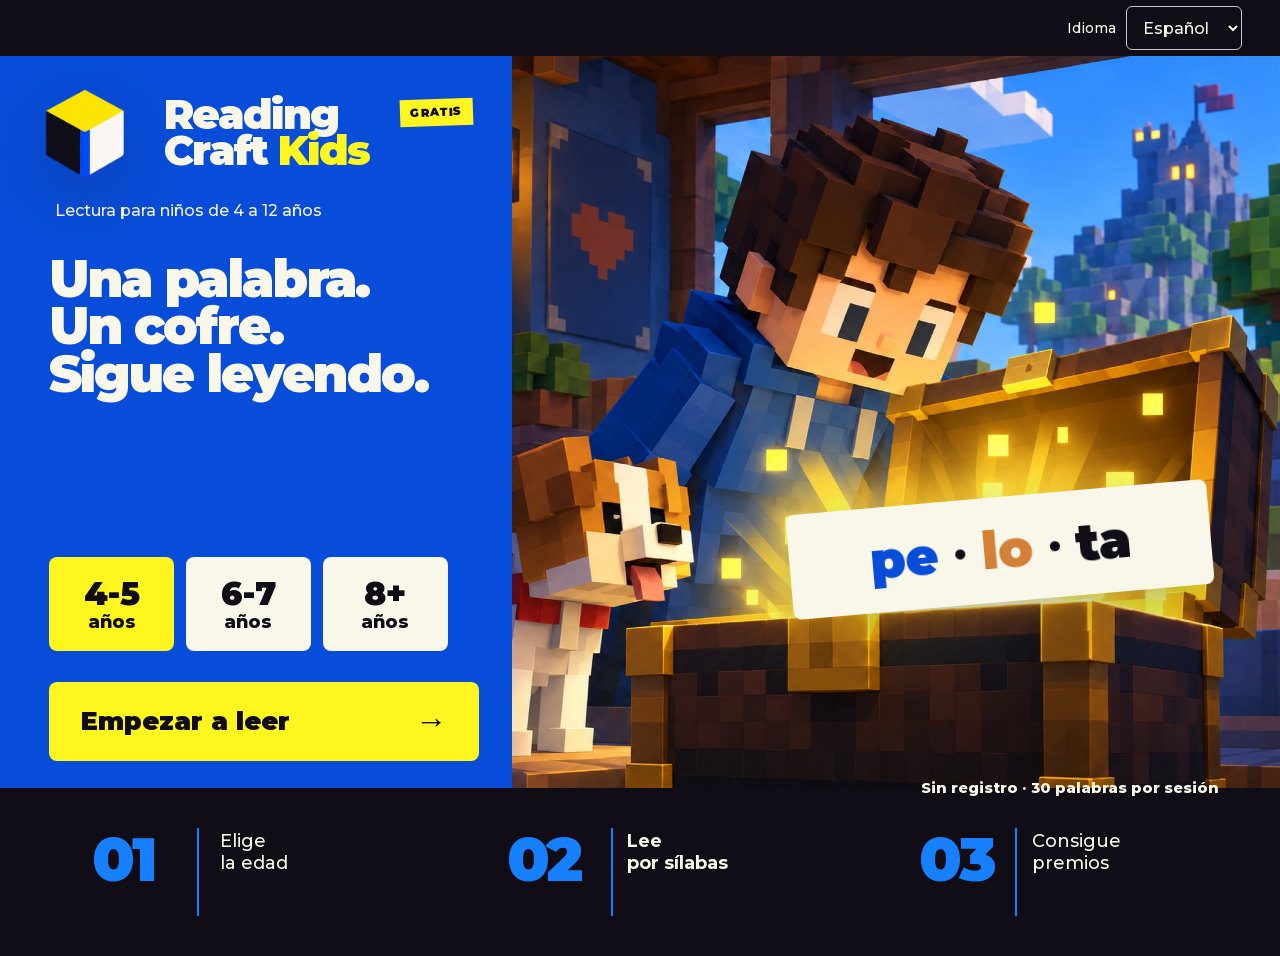
==== es/index.html @ 23c675da "Localize main trainer into English Spanish French and Russian" ====
<!doctype html>
<html lang="es">
<head>
  <meta charset="utf-8">
  <meta name="viewport" content="width=device-width, initial-scale=1">
  <title>Practica la lectura gratis | Reading Craft Kids</title>
  <meta name="description" content="Lectura gratis para niños de 4 a 12 años: palabras por sílabas, tres niveles y premios de Minecraft. Sin registro.">
  <meta name="robots" content="index, follow, max-image-preview:large">
  <meta name="theme-color" content="#084dd9">
  <meta name="application-name" content="Reading Craft Kids">
  <link rel="canonical" href="https://readingcraftkids.com/es/">
  <link rel="alternate" hreflang="en" href="https://readingcraftkids.com/">
  <link rel="alternate" hreflang="es" href="https://readingcraftkids.com/es/">
  <link rel="alternate" hreflang="fr" href="https://readingcraftkids.com/fr/">
  <link rel="alternate" hreflang="ru" href="https://readingcraftkids.com/ru/">
  <link rel="alternate" hreflang="x-default" href="https://readingcraftkids.com/">
  <link rel="icon" href="/assets/reading-craft-mark.png" type="image/png">
  <link rel="apple-touch-icon" href="/assets/reading-craft-mark.png">
  <link rel="manifest" href="/es/site.webmanifest">
  <meta property="og:type" content="website">
  <meta property="og:locale" content="es_ES">
  <meta property="og:site_name" content="Reading Craft Kids">
  <meta property="og:title" content="Lectura gratis para niños | Reading Craft Kids">
  <meta property="og:description" content="Lee palabras, abre cofres y colecciona premios de Minecraft. Lectura gratis de 4 a 12 años, sin registro.">
  <meta property="og:url" content="https://readingcraftkids.com/es/">
  <meta property="og:image" content="https://readingcraftkids.com/assets/plates/voxel-hero-scene.jpg">
  <meta property="og:image:width" content="1536">
  <meta property="og:image:height" content="1536">
  <meta property="og:image:alt" content="Un niño lee una palabra y abre un cofre con un premio">
  <meta name="twitter:card" content="summary_large_image">
  <meta name="twitter:title" content="Lectura gratis para niños | Reading Craft Kids">
  <meta name="twitter:description" content="Lectura gratis: palabras por sílabas, tres niveles y premios. Sin registro.">
  <meta name="twitter:image" content="https://readingcraftkids.com/assets/plates/voxel-hero-scene.jpg">
  <meta name="twitter:image:alt" content="Un niño lee una palabra y abre un cofre con un premio">
  <link rel="preload" as="image" href="/assets/plates/voxel-hero-scene.jpg" fetchpriority="high">
  <script type="application/ld+json">
    {
      "@context": "https://schema.org",
      "@type": "EducationalApplication",
      "name": "Reading Craft Kids",
      "alternateName": "Lee y colecciona",
      "url": "https://readingcraftkids.com/es/",
      "description": "Práctica gratuita de lectura de palabras en español para niños de 4 a 12 años, con sílabas, tres niveles y premios.",
      "applicationCategory": "EducationalApplication",
      "operatingSystem": "Web",
      "inLanguage": "es",
      "isAccessibleForFree": true,
      "offers": {
        "@type": "Offer",
        "price": "0",
        "priceCurrency": "RUB",
        "availability": "https://schema.org/InStock"
      },
      "educationalUse": "Práctica de lectura por sílabas",
      "audience": {
        "@type": "EducationalAudience",
        "educationalRole": "student",
        "suggestedMinAge": 4,
        "suggestedMaxAge": 12
      }
    }
  </script>
  <style>
    :root {
      --bg: #eef5df;
      --ink: #20301e;
      --muted: #53664d;
      --accent: #5c9544;
      --accent-dark: #356c2c;
      --blue: #438bb8;
      --green: #5c9544;
      --panel: #fffdf4;
      --gold: #f1b83b;
      --shadow: 0 22px 50px rgba(53, 83, 44, 0.18);
      font-family: "Trebuchet MS", Verdana, sans-serif;
    }

    * {
      box-sizing: border-box;
    }

    body {
      margin: 0;
      min-height: 100dvh;
      background:
        radial-gradient(circle at 18% 18%, rgba(241, 184, 59, 0.24), transparent 28%),
        radial-gradient(circle at 88% 28%, rgba(67, 139, 184, 0.2), transparent 30%),
        linear-gradient(135deg, #fbfff2 0%, var(--bg) 55%, #e6f3dc 100%);
      color: var(--ink);
    }

    button {
      font: inherit;
    }

    [hidden] {
      display: none !important;
    }

    .page {
      min-height: 100dvh;
      display: grid;
      place-items: center;
      padding: 28px;
    }

    .trainer {
      width: min(1160px, 100%);
      min-height: min(760px, calc(100dvh - 56px));
      display: grid;
      grid-template-rows: auto auto auto auto auto;
      gap: 22px;
      padding: clamp(22px, 3vw, 38px);
      border: 3px solid rgba(36, 26, 18, 0.08);
      border-radius: 18px;
      background: rgba(255, 255, 255, 0.78);
      box-shadow: var(--shadow);
    }

    .top {
      display: flex;
      align-items: center;
      justify-content: space-between;
      gap: 16px;
    }

    .title {
      margin: 0;
      font-size: clamp(30px, 5vw, 58px);
      line-height: 1;
      letter-spacing: 0;
    }

    .counter {
      min-width: 88px;
      padding: 12px 16px;
      border: 2px solid rgba(36, 26, 18, 0.08);
      border-radius: 12px;
      background: #f4edcf;
      color: var(--muted);
      text-align: center;
      font-size: 20px;
      font-weight: 800;
    }

    .top-tools {
      display: grid;
      justify-items: end;
      gap: 9px;
    }

    .level-change {
      padding: 8px 12px;
      border: 2px solid rgba(53, 83, 44, 0.14);
      border-radius: 10px;
      background: rgba(255, 253, 244, 0.92);
      color: var(--muted);
      cursor: pointer;
      font-size: 15px;
      font-weight: 900;
    }

    .level-change:hover {
      background: #f4edcf;
      color: var(--ink);
    }

    .level-change:focus-visible,
    .level-option:focus-visible {
      outline: 5px solid rgba(241, 184, 59, 0.72);
      outline-offset: 4px;
    }

    .stage {
      display: grid;
      place-items: center;
      min-height: 356px;
      text-align: center;
    }

    .level-view {
      width: 100%;
      overflow: hidden;
      border-radius: 16px;
      background: var(--panel);
      box-shadow: inset 0 0 0 2px rgba(36, 26, 18, 0.06);
    }

    .welcome {
      display: grid;
      grid-template-columns: minmax(0, 1.25fr) minmax(250px, 0.75fr);
      align-items: center;
      gap: clamp(28px, 5vw, 68px);
      padding: clamp(30px, 4.6vw, 56px);
      background: linear-gradient(120deg, #fffdf4 0%, #f8f4df 100%);
    }

    .welcome-copy {
      text-align: left;
    }

    .welcome-title {
      max-width: 15ch;
      margin: 0 0 18px;
      font-size: clamp(34px, 4.8vw, 62px);
      font-weight: 900;
      line-height: 0.98;
      letter-spacing: -0.03em;
      text-wrap: balance;
    }

    .welcome-lead {
      max-width: 54ch;
      margin: 0;
      color: var(--muted);
      font-size: clamp(18px, 2.1vw, 23px);
      font-weight: 700;
      line-height: 1.45;
    }

    .welcome-lead strong {
      color: var(--accent-dark);
    }

    .welcome-demo {
      display: grid;
      justify-items: center;
      gap: 14px;
      color: var(--muted);
    }

    .demo-word {
      display: flex;
      gap: 7px;
      color: var(--ink);
      font-size: clamp(24px, 3vw, 34px);
      font-weight: 900;
    }

    .demo-word span:nth-child(1) {
      color: var(--blue);
    }

    .demo-word span:nth-child(2) {
      color: var(--green);
    }

    .demo-word span:nth-child(3) {
      color: #d38136;
    }

    .welcome-chest {
      width: min(184px, 70%);
      height: auto;
      filter: drop-shadow(0 16px 14px rgba(69, 49, 24, 0.2));
      animation: welcome-chest 650ms cubic-bezier(0.16, 1, 0.3, 1) both;
    }

    .welcome-demo p {
      max-width: 27ch;
      margin: 0;
      font-size: 16px;
      font-weight: 800;
      line-height: 1.4;
      text-align: center;
    }

    .level-picker {
      padding: clamp(24px, 3.4vw, 38px) clamp(26px, 4.6vw, 56px) clamp(30px, 4.6vw, 52px);
      border-top: 2px solid rgba(53, 83, 44, 0.08);
      background: #fffdf4;
    }

    .level-heading {
      display: flex;
      align-items: baseline;
      justify-content: space-between;
      gap: 20px;
      margin-bottom: 20px;
      text-align: left;
    }

    .level-heading h3 {
      margin: 0;
      font-size: clamp(23px, 2.8vw, 32px);
      line-height: 1.1;
    }

    .level-heading p {
      max-width: 38ch;
      margin: 0;
      color: var(--muted);
      font-size: 15px;
      font-weight: 800;
      line-height: 1.4;
      text-align: right;
    }

    .level-options {
      display: grid;
      grid-template-columns: repeat(3, minmax(0, 1fr));
      gap: 14px;
    }

    .level-option {
      min-height: 142px;
      display: grid;
      place-items: center;
      align-content: center;
      gap: 8px;
      padding: 20px 14px;
      border: 3px solid rgba(53, 83, 44, 0.13);
      border-radius: 16px;
      background: #f4edcf;
      color: var(--ink);
      cursor: pointer;
      transition: transform 160ms ease, border-color 160ms ease, box-shadow 160ms ease;
    }

    .level-option:hover {
      transform: translateY(-4px);
      border-color: var(--accent);
      box-shadow: 0 12px 24px rgba(53, 83, 44, 0.14);
    }

    .level-option:active {
      transform: translateY(-1px) scale(0.99);
    }

    .level-age {
      font-size: clamp(26px, 3.4vw, 38px);
      font-weight: 900;
      line-height: 1;
    }

    .level-detail {
      color: var(--muted);
      font-size: 16px;
      font-weight: 800;
    }

    .word-card {
      width: 100%;
      padding: clamp(38px, 5vw, 64px) clamp(24px, 5vw, 64px);
      border-radius: 16px;
      background: var(--panel);
      box-shadow: inset 0 0 0 2px rgba(36, 26, 18, 0.06);
    }

    .hint {
      margin: 0 0 24px;
      color: var(--muted);
      font-size: clamp(19px, 2.8vw, 28px);
      font-weight: 800;
    }

    .syllables {
      display: flex;
      flex-wrap: wrap;
      align-items: center;
      justify-content: center;
      gap: clamp(8px, 1.4vw, 16px);
      min-height: 122px;
      color: var(--ink);
      font-size: clamp(54px, 6.6vw, 96px);
      font-weight: 900;
      line-height: 1;
    }

    .syllable {
      display: inline-grid;
      place-items: center;
      min-width: 1.25em;
      padding: 0.08em 0.14em 0.13em;
      border-radius: 14px;
      background: #f4edcf;
      box-shadow: inset 0 -7px 0 rgba(92, 149, 68, 0.2);
    }

    .syllables.is-four {
      font-size: clamp(44px, 5.2vw, 74px);
      gap: clamp(5px, 1vw, 10px);
    }

    .syllables.is-long {
      font-size: clamp(32px, 4.2vw, 60px);
      gap: clamp(4px, 0.7vw, 8px);
    }

    .dash {
      color: var(--accent);
      transform: translateY(-0.05em);
    }

    .gift-view {
      display: none;
      width: 100%;
      animation: pop 420ms cubic-bezier(.16, 1, .3, 1);
    }

    .gift-view.is-visible {
      display: block;
    }

    .gift-reveal {
      display: grid;
      grid-template-columns: minmax(220px, 0.86fr) minmax(280px, 1fr);
      align-items: center;
      gap: clamp(24px, 4vw, 54px);
      width: min(780px, 100%);
      margin: 0 auto 24px;
    }

    .gift-box {
      width: 100%;
      height: auto;
      display: block;
      filter: drop-shadow(0 20px 30px rgba(65, 97, 130, 0.18));
    }

    .reward-card {
      min-height: 310px;
      display: grid;
      place-items: center;
      align-content: center;
      gap: 10px;
      padding: 24px;
      border: 3px solid rgba(255, 122, 61, 0.2);
      border-radius: 16px;
      background: #f4edcf;
      box-shadow: 0 18px 36px rgba(53, 83, 44, 0.16);
    }

    .reward-label {
      margin: 0;
      color: var(--muted);
      font-size: clamp(18px, 2vw, 24px);
      font-weight: 800;
    }

    .reward-emoji {
      display: block;
      font-size: clamp(108px, 12vw, 160px);
      line-height: 1;
      filter: drop-shadow(0 12px 16px rgba(129, 83, 35, 0.16));
      animation: reward-pop 560ms cubic-bezier(.16, 1, .3, 1) 80ms both;
    }

    .reward-name {
      margin: 0;
      color: var(--ink);
      font-size: clamp(28px, 4vw, 46px);
      font-weight: 900;
      line-height: 1;
    }

    .gift-title {
      margin: 0;
      font-size: clamp(38px, 8vw, 76px);
      line-height: 1;
    }

    .gift-text {
      margin: 14px 0 0;
      color: var(--muted);
      font-size: clamp(20px, 3vw, 28px);
      font-weight: 800;
    }

    .actions {
      display: flex;
      justify-content: center;
      gap: 14px;
      flex-wrap: wrap;
    }

    .primary,
    .secondary {
      min-height: 66px;
      padding: 0 28px;
      border: 0;
      border-radius: 14px;
      cursor: pointer;
      font-size: clamp(22px, 3.2vw, 32px);
      font-weight: 900;
      transition: transform 160ms ease, box-shadow 160ms ease, background 160ms ease;
    }

    .primary {
      background: var(--accent);
      color: #fff;
      box-shadow: 0 10px 0 var(--accent-dark), 0 18px 28px rgba(53, 108, 44, 0.22);
    }

    .secondary {
      display: inline-flex;
      align-items: center;
      justify-content: center;
      background: var(--blue);
      color: #fff;
      box-shadow: 0 10px 0 #2d6488, 0 18px 28px rgba(45, 100, 136, 0.2);
    }

    .secondary.is-visible {
      display: inline-block;
    }

    .primary:hover,
    .secondary:hover {
      transform: translateY(-2px);
    }

    .primary:active,
    .secondary:active {
      transform: translateY(5px);
      box-shadow: 0 5px 0 var(--accent-dark), 0 10px 18px rgba(53, 108, 44, 0.18);
    }

    .secondary:active {
      box-shadow: 0 5px 0 #2d6488, 0 10px 18px rgba(45, 100, 136, 0.18);
    }

    .primary:focus-visible,
    .secondary:focus-visible {
      outline: 5px solid rgba(241, 184, 59, 0.72);
      outline-offset: 5px;
    }

    .progress {
      height: 14px;
      overflow: hidden;
      border-radius: 999px;
      background: rgba(36, 26, 18, 0.08);
    }

    .progress-bar {
      width: 100%;
      height: 100%;
      border-radius: inherit;
      background: var(--green);
      transform: scaleX(0);
      transform-origin: left center;
      transition: transform 340ms ease;
    }

    @keyframes pop {
      from {
        opacity: 0;
        transform: scale(0.82) translateY(20px);
      }
      to {
        opacity: 1;
        transform: scale(1) translateY(0);
      }
    }

    @keyframes reward-pop {
      from {
        opacity: 0;
        transform: translateX(-26px) scale(0.58) rotate(-8deg);
      }
      to {
        opacity: 1;
        transform: translateX(0) scale(1) rotate(0);
      }
    }

    .screen {
      width: 100%;
    }

    .screen-title {
      margin: 0;
      font-size: clamp(32px, 5vw, 54px);
      line-height: 1.05;
    }

    .screen-text {
      margin: 12px auto 0;
      max-width: 42ch;
      color: var(--muted);
      font-size: clamp(19px, 2.4vw, 25px);
      font-weight: 800;
      line-height: 1.35;
    }

    .chest-view {
      animation: pop 300ms cubic-bezier(.16, 1, .3, 1);
    }

    .chest-button {
      display: inline-grid;
      justify-items: center;
      gap: 2px;
      margin-top: 10px;
      padding: 4px 22px 12px;
      border: 0;
      border-radius: 16px;
      background: transparent;
      color: var(--ink);
      cursor: pointer;
      font-size: 22px;
      font-weight: 900;
      transition: transform 180ms cubic-bezier(.16, 1, .3, 1), background 180ms ease;
    }

    .chest-button:hover {
      transform: translateY(-4px) scale(1.02);
      background: rgba(92, 149, 68, 0.08);
    }

    .chest-button:active {
      transform: translateY(2px) scale(0.97);
    }

    .chest-button:focus-visible {
      outline: 5px solid rgba(241, 184, 59, 0.72);
      outline-offset: 4px;
    }

    .chest-image {
      width: min(290px, 46vw);
      height: auto;
      display: block;
      filter: drop-shadow(0 20px 24px rgba(53, 83, 44, 0.2));
      animation: chest-arrive 380ms cubic-bezier(.16, 1, .3, 1) both;
    }

    .reward-view {
      animation: pop 300ms cubic-bezier(.16, 1, .3, 1);
    }

    .reward-view .reward-card {
      width: min(520px, 100%);
      min-height: 318px;
      margin: 0 auto;
      padding: 22px 28px 26px;
      border-color: rgba(92, 149, 68, 0.26);
    }

    .sprite {
      display: block;
      flex: 0 0 auto;
      background-color: #eee8d7;
      background-repeat: no-repeat;
      background-size: 400% 400%;
    }

    .reward-sprite {
      width: 210px;
      height: 210px;
      border-radius: 16px;
      box-shadow: 0 14px 28px rgba(53, 83, 44, 0.16);
      animation: reward-pop 480ms cubic-bezier(.16, 1, .3, 1) both;
    }

    .reward-view .reward-name {
      margin-top: 14px;
      font-size: clamp(30px, 4vw, 46px);
    }

    .reward-view .gift-text {
      max-width: 38ch;
      margin-left: auto;
      margin-right: auto;
    }

    .collection-shelf {
      padding: 16px 18px;
      border: 2px solid rgba(53, 83, 44, 0.1);
      border-radius: 16px;
      background: rgba(244, 237, 207, 0.58);
    }

    .collection-head {
      display: flex;
      align-items: baseline;
      justify-content: space-between;
      gap: 16px;
      margin-bottom: 12px;
    }

    .collection-title {
      margin: 0;
      font-size: 22px;
      line-height: 1;
    }

    .collection-count {
      color: var(--muted);
      font-size: 18px;
      font-weight: 900;
    }

    .collection-list,
    .full-collection {
      margin: 0;
      padding: 0;
      list-style: none;
    }

    .collection-list {
      min-height: 50px;
      display: flex;
      flex-wrap: wrap;
      align-items: center;
      gap: 7px;
    }

    .collection-empty {
      color: var(--muted);
      font-size: 17px;
      font-weight: 700;
    }

    .loot-thumb {
      width: 48px;
      height: 48px;
      overflow: hidden;
      border: 2px solid rgba(53, 83, 44, 0.16);
      border-radius: 10px;
      background: #eee8d7;
    }

    .loot-thumb.is-new {
      animation: loot-added 320ms cubic-bezier(.16, 1, .3, 1) both;
    }

    .loot-thumb .sprite {
      width: 100%;
      height: 100%;
    }

    .collection-view {
      padding: 12px 0 4px;
    }

    .full-collection {
      display: grid;
      grid-template-columns: repeat(6, minmax(0, 1fr));
      gap: 12px;
      margin-top: 24px;
      text-align: center;
    }

    .collection-card {
      min-width: 0;
      padding: 10px 8px 12px;
      border-radius: 14px;
      background: #f4edcf;
      box-shadow: inset 0 0 0 2px rgba(53, 83, 44, 0.1);
    }

    .collection-card .sprite {
      width: min(112px, 100%);
      aspect-ratio: 1;
      margin: 0 auto 8px;
      border-radius: 10px;
    }

    .collection-card-name {
      margin: 0;
      overflow-wrap: anywhere;
      font-size: 14px;
      font-weight: 900;
      line-height: 1.15;
    }

    .sr-only {
      position: absolute;
      width: 1px;
      height: 1px;
      padding: 0;
      margin: -1px;
      overflow: hidden;
      clip: rect(0, 0, 0, 0);
      white-space: nowrap;
      border: 0;
    }

    @keyframes chest-arrive {
      from {
        opacity: 0;
        transform: translateY(18px) scale(0.88);
      }
      to {
        opacity: 1;
        transform: translateY(0) scale(1);
      }
    }

    @keyframes loot-added {
      from {
        opacity: 0;
        transform: translateY(-14px) scale(0.5);
      }
      to {
        opacity: 1;
        transform: translateY(0) scale(1);
      }
    }

    @keyframes welcome-chest {
      from {
        transform: translateY(12px) scale(0.96);
        filter: blur(2px) drop-shadow(0 8px 8px rgba(69, 49, 24, 0.12));
      }
      to {
        transform: translateY(0) scale(1);
        filter: blur(0) drop-shadow(0 16px 14px rgba(69, 49, 24, 0.2));
      }
    }

    @media (prefers-reduced-motion: reduce) {
      .gift-view,
      .reward-emoji,
      .chest-view,
      .reward-view,
      .welcome-chest,
      .chest-image,
      .reward-sprite,
      .loot-thumb.is-new {
        animation: none;
      }

      .primary,
      .secondary,
      .chest-button,
      .progress-bar {
        transition: none;
      }
    }

    @media (max-width: 900px) {
      .full-collection {
        grid-template-columns: repeat(4, minmax(0, 1fr));
      }
    }

    @media (max-width: 620px) {
      .page {
        padding: 14px;
      }

      .trainer {
        min-height: calc(100dvh - 28px);
        gap: 16px;
        border-radius: 16px;
      }

      .top {
        align-items: flex-start;
      }

      .title {
        max-width: 7ch;
      }

      .welcome {
        grid-template-columns: 1fr;
        gap: 24px;
      }

      .welcome-copy {
        text-align: center;
      }

      .welcome-title,
      .welcome-lead {
        margin-right: auto;
        margin-left: auto;
      }

      .welcome-title {
        font-size: clamp(34px, 10vw, 48px);
      }

      .welcome-chest {
        width: min(142px, 46vw);
      }

      .welcome-demo p {
        font-size: 15px;
      }

      .level-heading {
        display: block;
        text-align: center;
      }

      .level-heading p {
        margin: 8px auto 0;
        text-align: center;
      }

      .level-change {
        max-width: 120px;
        font-size: 13px;
      }

      .level-options {
        grid-template-columns: 1fr;
        gap: 10px;
      }

      .level-option {
        min-height: 96px;
        grid-template-columns: 1fr 1fr;
        gap: 12px;
        padding: 15px 18px;
        text-align: left;
      }

      .counter {
        min-width: 72px;
        padding: 10px 12px;
        font-size: 18px;
      }

      .word-card {
        padding-top: 46px;
        padding-bottom: 46px;
      }

      .syllables {
        font-size: clamp(38px, 10.5vw, 58px);
      }

      .syllables.is-four {
        font-size: clamp(31px, 8.6vw, 46px);
      }

      .stage {
        min-height: 330px;
      }

      .screen-title {
        font-size: clamp(29px, 9vw, 40px);
      }

      .chest-image {
        width: min(230px, 68vw);
      }

      .reward-view .reward-card {
        min-height: 284px;
        padding: 18px;
      }

      .reward-sprite {
        width: 165px;
        height: 165px;
      }

      .gift-reveal {
        grid-template-columns: minmax(110px, 0.8fr) minmax(150px, 1fr);
        gap: 12px;
      }

      .reward-card {
        min-height: 190px;
        padding: 18px 12px;
      }

      .reward-emoji {
        font-size: clamp(74px, 22vw, 116px);
      }

      .reward-name {
        font-size: clamp(24px, 8vw, 38px);
      }

      .collection-shelf {
        padding: 14px;
      }

      .collection-title {
        font-size: 19px;
      }

      .collection-count {
        font-size: 16px;
      }

      .loot-thumb {
        width: 40px;
        height: 40px;
      }

      .full-collection {
        grid-template-columns: repeat(2, minmax(0, 1fr));
        gap: 9px;
      }

      .primary,
      .secondary {
        width: 100%;
      }
    }
  </style>
  <link rel="stylesheet" href="/styles.css">
  <link rel="stylesheet" href="/localization.css">
</head>
<body>
  <nav class="language-bar" aria-label="Idioma">
    <label for="languageSelect">Idioma</label>
    <select id="languageSelect"><option value="/" lang="en">English</option><option value="/es/" lang="es" selected>Español</option><option value="/fr/" lang="fr">Français</option><option value="/ru/" lang="ru">Русский</option></select>
    <noscript><a href="/" lang="en">English</a> · <a href="/es/" lang="es">Español</a> · <a href="/fr/" lang="fr">Français</a> · <a href="/ru/" lang="ru">Русский</a></noscript>
  </nav>
  <main class="page">
    <section class="trainer" aria-label="Práctica de lectura por sílabas">
      <div class="top">
        <div class="brand-lockup" aria-label="Reading Craft Kids">
          <img class="brand-mark" src="/assets/reading-craft-mark.png" alt="">
          <span class="title">Reading<br>Craft <strong>Kids</strong></span>
          <span class="free-badge">Gratis</span>
        </div>
        <div class="top-tools">
          <div class="counter" id="counter" aria-live="polite" hidden><span id="score">0</span>/<span id="total">30</span></div>
          <button class="level-change" id="changeLevelButton" type="button" hidden>Cambiar edad</button>
        </div>
      </div>

      <div class="stage">
        <section class="screen level-view" id="levelView" aria-labelledby="levelTitle">
          <div class="welcome">
            <div class="welcome-copy">
              <p class="welcome-lead">Lectura para niños de 4 a 12 años</p>
              <h1 class="welcome-title" id="levelTitle">Una palabra.<br>Un cofre.<br>Sigue leyendo.</h1>
              <div class="level-picker">
                <noscript><p>Activa JavaScript para empezar una sesión de lectura.</p></noscript>
                <h2 class="sr-only">Elige la edad de tu hijo</h2>
                <div class="level-options" aria-label="Nivel de dificultad">
                  <button class="level-option" type="button" data-level="easy" aria-pressed="true">
                    <span class="level-age">4-5</span>
                    <span class="level-detail">años</span>
                  </button>
                  <button class="level-option" type="button" data-level="medium" aria-pressed="false">
                    <span class="level-age">6-7</span>
                    <span class="level-detail">años</span>
                  </button>
                  <button class="level-option" type="button" data-level="hard" aria-pressed="false">
                    <span class="level-age">8+</span>
                    <span class="level-detail">años</span>
                  </button>
                </div>
                <button class="start-game" id="startButton" type="button" disabled>Empezar a leer <span aria-hidden="true">→</span></button>
              </div>
            </div>
            <div class="welcome-demo" aria-label="Cómo se juega">
              <img class="welcome-scene" src="/assets/plates/voxel-hero-scene.jpg" alt="Un niño abre un cofre brillante con un premio" fetchpriority="high" decoding="async">
              <div class="demo-word" aria-label="Pelota, dividida en sílabas"><span>pe</span><i aria-hidden="true">•</i><span>lo</span><i aria-hidden="true">•</i><span>ta</span></div>
              <p>Sin registro · 30 palabras por sesión</p>
            </div>
          </div>
          <div class="steps-strip" aria-label="Cómo funciona una sesión">
            <div class="journey-step"><strong>01</strong><span>Elige<br>la edad</span></div>
            <div class="journey-step"><strong>02</strong><span>Lee<br>por sílabas</span></div>
            <div class="journey-step"><strong>03</strong><span>Consigue<br>premios</span></div>
          </div>
        </section>

        <section class="screen word-card" id="wordView" aria-labelledby="wordHint" hidden>
          <p class="hint" id="wordHint">Lee la palabra por sílabas</p>
          <div class="syllables" id="syllables" aria-live="polite"></div>
        </section>

        <section class="screen chest-view" id="chestView" aria-labelledby="chestTitle" hidden>
          <h2 class="screen-title" id="chestTitle">¡Has ganado un cofre!</h2>
          <p class="screen-text">Toca el cofre para descubrir tu premio</p>
          <button class="chest-button" id="chestButton" type="button" aria-label="Abrir el cofre con el premio">
            <img class="chest-image" src="/assets/minecraft-chest.png" alt="" aria-hidden="true" loading="lazy" decoding="async">
            <span>Abrir cofre</span>
          </button>
        </section>

        <section class="screen reward-view" id="rewardView" aria-labelledby="rewardName" hidden>
          <div class="reward-card">
            <p class="reward-label">Nuevo hallazgo</p>
            <span class="sprite reward-sprite" id="rewardSprite" aria-hidden="true"></span>
            <h2 class="reward-name" id="rewardName"></h2>
            <p class="gift-text" id="rewardText"></p>
          </div>
        </section>

        <section class="screen collection-view" id="collectionView" aria-labelledby="finalTitle" hidden>
          <h2 class="screen-title" id="finalTitle" tabindex="-1">¡Has conseguido todos los premios!</h2>
          <p class="screen-text" id="finalSummary"></p>
          <ul class="full-collection" id="fullCollection"></ul>
        </section>
      </div>

      <div class="actions">
        <button class="primary" id="readButton" type="button" hidden>Ya lo leí</button>
        <button class="secondary" id="nextButton" type="button" hidden>Siguiente palabra</button>
        <button class="secondary" id="restartButton" type="button" hidden>Volver a empezar</button>
      </div>

      <section class="collection-shelf" id="collectionShelf" aria-labelledby="collectionTitle" hidden>
        <div class="collection-head">
          <h2 class="collection-title" id="collectionTitle">Mis premios de Minecraft</h2>
          <output class="collection-count" id="collectionCount" aria-live="polite">0 de 30</output>
        </div>
        <ul class="collection-list" id="collectionList">
          <li class="collection-empty">Abre tu primer cofre para empezar tu colección</li>
        </ul>
      </section>

      <div class="progress" id="progressTrack" aria-hidden="true" hidden>
        <div class="progress-bar" id="progressBar"></div>
      </div>

      <p class="sr-only" id="announcer" aria-live="polite" aria-atomic="true"></p>
    </section>
  </main>

  <script>
    const METRIKA_ID = 112668334;

    function loadMetrika() {
      if (window.ym) return;

      (function (m, e, t, r, i, k, a) {
        m[i] = m[i] || function () { (m[i].a = m[i].a || []).push(arguments); };
        m[i].l = 1 * new Date();
        for (let index = 0; index < document.scripts.length; index += 1) {
          if (document.scripts[index].src === r) return;
        }
        k = e.createElement(t);
        a = e.getElementsByTagName(t)[0];
        k.async = true;
        k.src = r;
        a.parentNode.insertBefore(k, a);
      })(window, document, "script", `https://mc.yandex.ru/metrika/tag.js?id=${METRIKA_ID}`, "ym");

      window.ym(METRIKA_ID, "init", {
        clickmap: true,
        trackLinks: true,
        accurateTrackBounce: true
      });
    }

    loadMetrika();

    const SESSION_WORD_COUNT = 30;

    const difficulties = Object.freeze({"easy":{"label":"4–5 años"},"medium":{"label":"6–7 años"},"hard":{"label":"8+ años"}});

    const wordBanks = Object.freeze({"easy":[["ca","sa"],["me","sa"],["so","pa"],["ma","no"],["lu","na"],["cu","na"],["ga","to"],["pa","to"],["lo","bo"],["fo","ca"],["va","ca"],["mo","no"],["ra","na"],["ra","ta"],["pe","ro"],["pe","ra"],["pi","no"],["pe","lo"],["te","la"],["ta","za"],["bo","ta"],["bo","ca"],["be","so"],["da","do"],["de","do"],["la","na"],["lo","ma"],["li","ma"],["ma","pa"],["pi","pa"]],"medium":[["pe","lo","ta"],["ma","le","ta"],["ca","mi","no"],["ca","mi","sa"],["co","mi","da"],["mo","ne","da"],["to","ma","te"],["pa","lo","ma"],["ba","na","na"],["za","pa","to"],["a","mi","go"],["a","be","ja"],["o","ve","ja"],["es","cue","la"],["es","tre","lla"],["tor","tu","ga"],["ca","ba","llo"],["ven","ta","na"],["man","za","na"],["cu","cha","ra"],["te","ne","dor"],["ca","ra","col"],["co","ne","jo"],["ga","lli","na"],["ce","re","za"],["na","ran","ja"],["plá","ta","no"],["pá","ja","ro"],["mú","si","ca"],["sá","ba","do"]],"hard":[["ma","ri","po","sa"],["bi","ci","cle","ta"],["e","le","fan","te"],["co","co","dri","lo"],["di","no","sau","rio"],["cho","co","la","te"],["ca","ra","me","lo"],["ca","mi","se","ta"],["za","pa","ti","lla"],["te","lé","fo","no"],["he","li","cóp","te","ro"],["ri","no","ce","ron","te"],["hi","po","pó","ta","mo"],["bi","blio","te","ca"],["a","ven","tu","ra"],["u","ni","ver","so"],["pri","ma","ve","ra"],["na","tu","ra","le","za"],["se","má","fo","ro"],["bo","lí","gra","fo"],["ca","len","da","rio"],["or","de","na","dor"],["com","pu","ta","do","ra"],["as","tro","nau","ta"],["te","les","co","pio"],["la","bo","ra","to","rio"],["i","ma","gi","na","ción"],["fo","to","gra","fí","a"],["a","be","ce","da","rio"],["va","ca","cio","nes"]]});

    const rewards = [{"atlas":"items1","sprite":10,"name":"Galleta","text":"¡Nuevo premio en tu colección!"},{"atlas":"items1","sprite":5,"name":"Redstone","text":"¡Nuevo premio en tu colección!"},{"atlas":"characters","sprite":8,"name":"Abeja","text":"¡Nuevo premio en tu colección!"},{"atlas":"items1","sprite":4,"name":"Lapislázuli","text":"¡Nuevo premio en tu colección!"},{"atlas":"items1","sprite":14,"name":"Brújula","text":"¡Nuevo premio en tu colección!"},{"atlas":"characters","sprite":0,"name":"Steve","text":"¡Nuevo premio en tu colección!"},{"atlas":"items1","sprite":2,"name":"Lingote de oro","text":"¡Nuevo premio en tu colección!"},{"atlas":"items1","sprite":1,"name":"Esmeralda","text":"¡Nuevo premio en tu colección!"},{"atlas":"characters","sprite":9,"name":"Lobo","text":"¡Nuevo premio en tu colección!"},{"atlas":"items1","sprite":3,"name":"Fragmento de amatista","text":"¡Nuevo premio en tu colección!"},{"atlas":"items1","sprite":7,"name":"Libro encantado","text":"¡Nuevo premio en tu colección!"},{"atlas":"characters","sprite":1,"name":"Alex","text":"¡Nuevo premio en tu colección!"},{"atlas":"items1","sprite":6,"name":"Perla de ender","text":"¡Nuevo premio en tu colección!"},{"atlas":"items1","sprite":11,"name":"Frasco de miel","text":"¡Nuevo premio en tu colección!"},{"atlas":"characters","sprite":4,"name":"Aldeano","text":"¡Nuevo premio en tu colección!"},{"atlas":"items1","sprite":8,"name":"Manzana dorada","text":"¡Nuevo premio en tu colección!"},{"atlas":"items1","sprite":9,"name":"Tarta","text":"¡Nuevo premio en tu colección!"},{"atlas":"characters","sprite":2,"name":"Creeper","text":"¡Nuevo premio en tu colección!"},{"atlas":"items2","sprite":0,"name":"Lingote de hierro","text":"¡Nuevo premio en tu colección!"},{"atlas":"items2","sprite":2,"name":"Casco de diamante","text":"¡Nuevo premio en tu colección!"},{"atlas":"characters","sprite":11,"name":"Zorro","text":"¡Nuevo premio en tu colección!"},{"atlas":"items2","sprite":3,"name":"Peto de diamante","text":"¡Nuevo premio en tu colección!"},{"atlas":"items1","sprite":15,"name":"Pico de diamante","text":"¡Nuevo premio en tu colección!"},{"atlas":"characters","sprite":3,"name":"Enderman","text":"¡Nuevo premio en tu colección!"},{"atlas":"items2","sprite":1,"name":"Lingote de netherita","text":"¡Nuevo premio en tu colección!"},{"atlas":"items1","sprite":0,"name":"Diamante","text":"¡Nuevo premio en tu colección!"},{"atlas":"characters","sprite":10,"name":"Ajolote","text":"¡Nuevo premio en tu colección!"},{"atlas":"characters","sprite":5,"name":"Gólem de hierro","text":"¡Nuevo premio en tu colección!"},{"atlas":"items1","sprite":13,"name":"Élitros","text":"¡Nuevo premio en tu colección!"},{"atlas":"items1","sprite":12,"name":"Tótem de inmortalidad","text":"¡Nuevo premio en tu colección!"}];

    let cards = [];
    let pendingDifficulty = "easy";

    const atlasFiles = {
      items1: "/assets/minecraft-prizes-atlas.png",
      items2: "/assets/minecraft-prizes-atlas-2.png",
      characters: "/assets/minecraft-characters-atlas.png"
    };

    const Screen = Object.freeze({
      LEVEL: "level",
      WORD: "word",
      CHEST: "chest",
      REWARD: "reward",
      COLLECTION: "collection"
    });

    const syllables = document.querySelector("#syllables");
    const trainer = document.querySelector(".trainer");
    const levelView = document.querySelector("#levelView");
    const levelButtons = [...document.querySelectorAll("[data-level]")];
    const startButton = document.querySelector("#startButton");
    const wordView = document.querySelector("#wordView");
    const chestView = document.querySelector("#chestView");
    const rewardView = document.querySelector("#rewardView");
    const collectionView = document.querySelector("#collectionView");
    const chestButton = document.querySelector("#chestButton");
    const readButton = document.querySelector("#readButton");
    const nextButton = document.querySelector("#nextButton");
    const restartButton = document.querySelector("#restartButton");
    const changeLevelButton = document.querySelector("#changeLevelButton");
    const counter = document.querySelector("#counter");
    const score = document.querySelector("#score");
    const total = document.querySelector("#total");
    const progressBar = document.querySelector("#progressBar");
    const rewardSprite = document.querySelector("#rewardSprite");
    const rewardName = document.querySelector("#rewardName");
    const rewardText = document.querySelector("#rewardText");
    const collectionShelf = document.querySelector("#collectionShelf");
    const progressTrack = document.querySelector("#progressTrack");
    const collectionCount = document.querySelector("#collectionCount");
    const collectionList = document.querySelector("#collectionList");
    const fullCollection = document.querySelector("#fullCollection");
    const finalTitle = document.querySelector("#finalTitle");
    const finalSummary = document.querySelector("#finalSummary");
    const announcer = document.querySelector("#announcer");

    let state = {
      screen: Screen.LEVEL,
      currentIndex: 0,
      collected: [],
      difficulty: null
    };

    function shuffle(items) {
      const result = [...items];

      for (let index = result.length - 1; index > 0; index -= 1) {
        const randomIndex = Math.floor(Math.random() * (index + 1));
        [result[index], result[randomIndex]] = [result[randomIndex], result[index]];
      }

      return result;
    }

    function buildCards(difficulty) {
      const words = shuffle(wordBanks[difficulty]).slice(0, SESSION_WORD_COUNT);
      const shuffledRewards = shuffle(rewards);
      return words.map((parts, index) => ({ parts, reward: shuffledRewards[index] }));
    }

    function spritePosition(index) {
      const column = index % 4;
      const row = Math.floor(index / 4);
      return `${column * 100 / 3}% ${row * 100 / 3}%`;
    }

    function applySprite(element, reward) {
      element.style.backgroundImage = `url("${atlasFiles[reward.atlas]}")`;
      element.style.backgroundPosition = spritePosition(reward.sprite);
    }

    function createSprite(reward) {
      const sprite = document.createElement("span");
      sprite.className = "sprite";
      sprite.setAttribute("aria-hidden", "true");
      applySprite(sprite, reward);
      return sprite;
    }

    function renderWord() {
      const parts = cards[state.currentIndex].parts;
      const fragment = document.createDocumentFragment();

      syllables.replaceChildren();
      syllables.classList.toggle("is-four", parts.length === 4);
      syllables.classList.toggle("is-long", parts.length >= 5);

      parts.forEach((part, index) => {
        const syllable = document.createElement("span");
        syllable.className = "syllable";
        syllable.textContent = part;
        fragment.append(syllable);

        if (index < parts.length - 1) {
          const dash = document.createElement("span");
          dash.className = "dash";
          dash.textContent = "-";
          fragment.append(dash);
        }
      });

      syllables.append(fragment);
    }

    function renderReward() {
      const reward = cards[state.currentIndex].reward;
      applySprite(rewardSprite, reward);
      rewardName.textContent = reward.name;
      rewardText.textContent = reward.text;
    }

    function renderCollectionShelf() {
      collectionList.replaceChildren();

      if (state.collected.length === 0) {
        const empty = document.createElement("li");
        empty.className = "collection-empty";
        empty.textContent = "Abre tu primer cofre para empezar tu colección";
        collectionList.append(empty);
        return;
      }

      state.collected.forEach((reward, index) => {
        const item = document.createElement("li");
        item.className = "loot-thumb";
        item.title = `${index + 1}. ${reward.name}`;

        if (state.screen === Screen.REWARD && index === state.collected.length - 1) {
          item.classList.add("is-new");
        }

        const label = document.createElement("span");
        label.className = "sr-only";
        label.textContent = `${index + 1}. ${reward.name}`;
        item.append(createSprite(reward), label);
        collectionList.append(item);
      });
    }

    function renderFullCollection() {
      fullCollection.replaceChildren();

      state.collected.forEach((reward, index) => {
        const item = document.createElement("li");
        item.className = "collection-card";

        const name = document.createElement("p");
        name.className = "collection-card-name";
        name.textContent = `${index + 1}. ${reward.name}`;

        item.append(createSprite(reward), name);
        fullCollection.append(item);
      });
    }

    function render() {
      const { screen, currentIndex, collected, difficulty } = state;
      const choosingLevel = screen === Screen.LEVEL;
      const cardCount = cards.length;

      trainer.classList.toggle("is-playing", !choosingLevel);
      levelView.hidden = !choosingLevel;
      wordView.hidden = screen !== Screen.WORD;
      chestView.hidden = screen !== Screen.CHEST;
      rewardView.hidden = screen !== Screen.REWARD;
      collectionView.hidden = screen !== Screen.COLLECTION;
      readButton.hidden = screen !== Screen.WORD;
      nextButton.hidden = screen !== Screen.REWARD;
      restartButton.hidden = screen !== Screen.COLLECTION;
      counter.hidden = choosingLevel;
      changeLevelButton.hidden = choosingLevel;
      collectionShelf.hidden = choosingLevel || screen === Screen.COLLECTION;
      progressTrack.hidden = choosingLevel;
      startButton.disabled = !pendingDifficulty;

      score.textContent = collected.length;
      total.textContent = cardCount;
      collectionCount.textContent = `${collected.length} de ${cardCount}`;
      progressBar.style.transform = `scaleX(${cardCount ? collected.length / cardCount : 0})`;
      nextButton.textContent = currentIndex === cardCount - 1
        ? "Ver todos los premios"
        : "Siguiente palabra";

      if (difficulty) {
        changeLevelButton.textContent = `${difficulties[difficulty].label} · cambiar`;
        finalSummary.textContent = `¡Has leído ${cardCount} palabras del nivel ${difficulties[difficulty].label} y completado tu colección!`;
      }

      if (screen === Screen.WORD) renderWord();
      if (screen === Screen.REWARD) renderReward();
      if (screen === Screen.COLLECTION) renderFullCollection();
      if (!choosingLevel) renderCollectionShelf();
    }

    function startGame(difficulty) {
      if (!wordBanks[difficulty]) return;

      pendingDifficulty = difficulty;
      cards = buildCards(difficulty);
      state = {
        screen: Screen.WORD,
        currentIndex: 0,
        collected: [],
        difficulty
      };
      render();
      announcer.textContent = `Nivel ${difficulties[difficulty].label} seleccionado. Empieza una nueva partida.`;
      readButton.focus();
    }

    function chooseAnotherLevel() {
      cards = [];
      pendingDifficulty = null;
      levelButtons.forEach((button) => button.setAttribute("aria-pressed", "false"));
      state = {
        screen: Screen.LEVEL,
        currentIndex: 0,
        collected: [],
        difficulty: null
      };
      render();
      announcer.textContent = "Elige una edad para una nueva partida.";
      levelButtons[0].focus();
    }

    function confirmRead() {
      if (state.screen !== Screen.WORD) return;
      state.screen = Screen.CHEST;
      render();
      chestButton.focus();
    }

    function openChest() {
      if (state.screen !== Screen.CHEST) return;

      const reward = cards[state.currentIndex].reward;
      state.screen = Screen.REWARD;
      state.collected.push(reward);
      render();
      announcer.textContent = `Premio descubierto: ${reward.name}. Tienes ${state.collected.length} de ${cards.length}.`;
      nextButton.focus();
    }

    function advance() {
      if (state.screen !== Screen.REWARD) return;

      if (state.currentIndex === cards.length - 1) {
        state.screen = Screen.COLLECTION;
        render();
        announcer.textContent = `Has conseguido los ${cards.length} premios. Tu colección completa está abierta.`;
        finalTitle.focus();
        return;
      }

      state.currentIndex += 1;
      state.screen = Screen.WORD;
      render();
      readButton.focus();
    }

    function restart() {
      startGame(state.difficulty);
    }

    levelButtons.forEach((button) => {
      button.addEventListener("click", () => {
        pendingDifficulty = button.dataset.level;
        levelButtons.forEach((option) => {
          option.setAttribute("aria-pressed", String(option === button));
        });
        startButton.disabled = false;
        announcer.textContent = `Nivel ${difficulties[pendingDifficulty].label} seleccionado. Pulsa Empezar a leer.`;
      });
    });
    startButton.addEventListener("click", () => startGame(pendingDifficulty));
    readButton.addEventListener("click", confirmRead);
    chestButton.addEventListener("click", openChest);
    nextButton.addEventListener("click", advance);
    restartButton.addEventListener("click", restart);
    changeLevelButton.addEventListener("click", chooseAnotherLevel);


    const languageSelect = document.querySelector('#languageSelect');
    languageSelect.addEventListener('change', () => {
      const target = languageSelect.value;
      if (!["/","/es/","/fr/","/ru/"].includes(target)) return;
      if (state.screen !== Screen.LEVEL && state.screen !== Screen.COLLECTION && !window.confirm("Cambiar de idioma inicia una nueva sesión. ¿Continuar?")) {
        languageSelect.value = "/es/";
        return;
      }
      window.location.assign(target);
    });

    render();
  </script>
</body>
</html>
---- styles.css ----
@font-face {
  font-family: "Montserrat";
  font-style: normal;
  font-weight: 500 900;
  font-display: swap;
  src: url("assets/fonts/montserrat-cyrillic.woff2") format("woff2");
  unicode-range: U+0301, U+0400-045F, U+0490-0491, U+04B0-04B1, U+2116;
}

@font-face {
  font-family: "Montserrat";
  font-style: normal;
  font-weight: 500 900;
  font-display: swap;
  src: url("assets/fonts/montserrat-latin.woff2") format("woff2");
  unicode-range: U+0000-00FF, U+0131, U+0152-0153, U+02BB-02BC, U+02C6, U+02DA, U+02DC, U+0304, U+0308, U+0329, U+2000-206F, U+20AC, U+2122, U+2191, U+2193, U+2212, U+2215, U+FEFF, U+FFFD;
}

:root {
  --studio-blue: #084dd9;
  --studio-blue-dark: #063aa4;
  --studio-ink: #100d16;
  --studio-paper: #f8f7ea;
  --studio-yellow: #fff51f;
  --studio-muted: #c6c7d3;
  --bg: #100d16;
  --ink: #f8f7ea;
  --muted: #c6c7d3;
  --accent: #084dd9;
  --accent-dark: #063aa4;
  --blue: #084dd9;
  --green: #084dd9;
  --panel: #211b28;
  --gold: #f8f649;
  --shadow: 0 24px 70px rgba(5, 3, 12, 0.38);
  font-family: "Montserrat", Arial, sans-serif;
}

html {
  background: var(--studio-ink);
  overflow-x: hidden;
}

body {
  min-height: 100dvh;
  overflow-x: hidden;
  background: var(--studio-ink);
  color: var(--studio-paper);
  font-family: "Montserrat", Arial, sans-serif;
}

::selection {
  background: var(--studio-yellow);
  color: var(--studio-ink);
}

button,
a {
  -webkit-tap-highlight-color: transparent;
}

button:focus-visible,
a:focus-visible {
  outline: 4px solid var(--studio-yellow);
  outline-offset: 4px;
}

.page {
  min-height: 100dvh;
  padding: 0;
  background: var(--studio-ink);
}

.trainer:not(.is-playing) {
  position: relative;
  width: 100%;
  min-height: 100dvh;
  display: block;
  padding: 0;
  overflow: hidden;
  border: 0;
  border-radius: 0;
  background: var(--studio-blue);
  box-shadow: none;
}

.trainer:not(.is-playing) .top {
  position: absolute;
  top: 0;
  left: 0;
  z-index: 3;
  width: 40%;
  height: 19.4dvh;
  min-height: 138px;
  display: flex;
  align-items: flex-start;
  padding: clamp(28px, 3.2vw, 48px);
  pointer-events: none;
}

.brand-lockup {
  display: flex;
  align-items: center;
  gap: 13px;
}

.brand-mark {
  width: clamp(46px, 4.7vw, 72px);
  height: clamp(46px, 4.7vw, 72px);
  object-fit: contain;
  filter: drop-shadow(0 8px 14px rgba(16, 13, 22, 0.22));
}

.title {
  margin: 0;
  color: var(--studio-paper);
  font-size: clamp(25px, 2.35vw, 36px);
  font-weight: 900;
  line-height: 0.86;
  letter-spacing: -0.04em;
}

.title strong {
  color: var(--studio-yellow);
  font-weight: 900;
}

.free-badge {
  align-self: flex-start;
  margin: 1px 0 0 7px;
  padding: 8px 10px 7px;
  transform: rotate(-2deg);
  background: var(--studio-yellow);
  color: var(--studio-ink);
  font-size: clamp(11px, 0.9vw, 14px);
  font-weight: 900;
  line-height: 1;
  letter-spacing: 0.04em;
  text-transform: uppercase;
}

.trainer:not(.is-playing) .free-badge {
  position: absolute;
  top: clamp(30px, 4.8dvh, 49px);
  right: clamp(24px, 3.1vw, 48px);
  margin: 0;
}

.trainer:not(.is-playing) .brand-lockup {
  margin-left: 14px;
}

.trainer:not(.is-playing) .brand-mark {
  transform: scale(2.3);
}

.trainer:not(.is-playing) .title {
  margin-left: 36px;
  font-size: clamp(34px, 3.25vw, 50px);
}

.trainer:not(.is-playing) .top-tools {
  display: none;
}

.trainer:not(.is-playing) .stage,
.trainer:not(.is-playing) .level-view,
.trainer:not(.is-playing) .welcome {
  width: 100%;
  min-height: 100dvh;
  margin: 0;
  padding: 0;
  border: 0;
  border-radius: 0;
  box-shadow: none;
}

.trainer:not(.is-playing) .stage {
  display: block;
  text-align: left;
}

.trainer:not(.is-playing) .level-view {
  position: relative;
  overflow: hidden;
  background: var(--studio-blue);
}

.trainer:not(.is-playing) .welcome {
  display: grid;
  grid-template-columns: 40% 60%;
  align-items: stretch;
  gap: 0;
  background: var(--studio-blue);
}

.trainer:not(.is-playing) .welcome-copy {
  position: relative;
  z-index: 2;
  min-width: 0;
  display: flex;
  flex-direction: column;
  justify-content: flex-start;
  padding: clamp(138px, 15.35dvh, 157px) clamp(28px, 3.2vw, 49px) clamp(202px, 22.7dvh, 232px);
  color: var(--studio-paper);
  text-align: left;
}

.trainer:not(.is-playing) .welcome-lead {
  max-width: none;
  margin: 0 0 clamp(32px, 4.4dvh, 45px) 14px;
  color: var(--studio-paper);
  transform: translateY(6px);
  font-size: clamp(15px, 1.25vw, 19px);
  font-weight: 500;
  line-height: 1.35;
}

.trainer:not(.is-playing) .welcome-title {
  max-width: 8.2ch;
  margin: 0 0 clamp(34px, 4.2dvh, 44px) 20px;
  color: var(--studio-paper);
  font-family: "Montserrat", Arial, sans-serif;
  font-size: clamp(48px, 4.82vw, 74px);
  font-weight: 900;
  line-height: 0.92;
  letter-spacing: -0.04em;
  text-wrap: balance;
}

.trainer:not(.is-playing) .level-picker {
  width: min(100%, 474px);
  margin-top: auto;
  transform: translate(8px, 9px);
  padding: 0;
  border: 0;
  background: transparent;
}

.trainer:not(.is-playing) .level-options {
  width: calc(100% - 31px);
  display: grid;
  grid-template-columns: repeat(3, minmax(0, 1fr));
  gap: clamp(8px, 0.9vw, 14px);
}

.trainer:not(.is-playing) .level-option {
  min-height: clamp(82px, 10.4dvh, 106px);
  display: flex;
  flex-direction: column;
  align-items: center;
  justify-content: center;
  gap: 3px;
  padding: 12px 8px;
  border: 2px solid transparent;
  border-radius: 8px;
  background: var(--studio-paper);
  color: var(--studio-ink);
  box-shadow: none;
  cursor: pointer;
  transition: transform 180ms cubic-bezier(0.16, 1, 0.3, 1), background-color 180ms ease, border-color 180ms ease;
}

.trainer:not(.is-playing) .level-option:hover {
  transform: translateY(-3px);
  border-color: var(--studio-yellow);
  box-shadow: none;
}

.trainer:not(.is-playing) .level-option:active {
  transform: translateY(-1px) scale(0.98);
}

.trainer:not(.is-playing) .level-option[aria-pressed="true"] {
  border-color: transparent;
  background: var(--studio-yellow);
}

.trainer:not(.is-playing) .level-age {
  font-size: clamp(22px, 2.55vw, 39px);
  font-weight: 900;
  line-height: 1;
}

.trainer:not(.is-playing) .level-detail {
  color: var(--studio-ink);
  font-size: clamp(13px, 1.4vw, 21px);
  font-weight: 800;
  line-height: 1;
}

.start-game {
  width: 100%;
  min-height: clamp(70px, 8.8dvh, 90px);
  display: flex;
  align-items: center;
  justify-content: space-between;
  gap: 0;
  margin-top: clamp(18px, 3.4dvh, 35px);
  padding: 0 55px;
  border: 0;
  border-radius: 8px;
  background: var(--studio-yellow);
  color: var(--studio-ink);
  cursor: pointer;
  font-size: clamp(20px, 2.35vw, 36px);
  font-weight: 900;
  line-height: 1;
  white-space: nowrap;
  transition: transform 180ms cubic-bezier(0.16, 1, 0.3, 1), background-color 180ms ease;
}

.start-game span {
  font-size: 1.25em;
}

.start-game:hover:not(:disabled) {
  transform: translateY(-3px);
  background: #fff96a;
}

.start-game:active:not(:disabled) {
  transform: translateY(-1px) scale(0.99);
}

.start-game:disabled {
  cursor: not-allowed;
  opacity: 1;
}

.trainer:not(.is-playing) .welcome-demo {
  position: relative;
  min-height: 90dvh;
  display: block;
  overflow: hidden;
  color: var(--studio-paper);
}

.welcome-scene {
  width: 100%;
  height: 90dvh;
  display: block;
  object-fit: cover;
  object-position: center;
}

.trainer:not(.is-playing) .demo-word {
  position: absolute;
  right: 9%;
  top: 49%;
  z-index: 2;
  min-width: 55%;
  display: flex;
  align-items: center;
  justify-content: center;
  gap: clamp(10px, 1.2vw, 18px);
  padding: clamp(18px, 2.1vw, 30px) clamp(22px, 2.7vw, 42px);
  transform: rotate(-5deg);
  border-radius: 8px;
  background: var(--studio-paper);
  color: var(--studio-ink);
  box-shadow: 0 20px 55px rgba(16, 13, 22, 0.28);
  font-size: clamp(34px, 4vw, 62px);
  font-weight: 900;
  line-height: 1;
  white-space: nowrap;
}

.trainer:not(.is-playing) .demo-word i {
  font-style: normal;
  font-size: 0.6em;
}

.trainer:not(.is-playing) .welcome-demo p {
  position: absolute;
  right: 8%;
  bottom: calc(15dvh + 22px);
  z-index: 5;
  max-width: none;
  margin: 0;
  color: var(--studio-paper);
  font-size: clamp(13px, 1.15vw, 18px);
  font-weight: 800;
  line-height: 1.4;
  text-align: right;
  white-space: nowrap;
}

.steps-strip {
  position: absolute;
  right: 0;
  bottom: 0;
  left: 0;
  z-index: 4;
  min-height: 168px;
  height: 18dvh;
  display: grid;
  grid-template-columns: repeat(3, 1fr);
  align-items: center;
  background: var(--studio-ink);
  color: var(--studio-paper);
}

.journey-step {
  position: static;
}

.journey-step strong {
  position: absolute;
  top: 28%;
  color: #1680ff;
  font-size: clamp(44px, 4.8vw, 74px);
  font-weight: 900;
  line-height: 0.8;
  letter-spacing: -0.04em;
}

.journey-step span {
  position: absolute;
  top: 25%;
  padding-left: 0;
  border-left: 0;
  color: var(--studio-paper);
  font-size: clamp(15px, 1.4vw, 22px);
  font-weight: 400;
  line-height: 1.25;
}

.journey-step:nth-child(1) strong {
  left: 7.2%;
}

.journey-step:nth-child(2) strong {
  left: 39.6%;
}

.journey-step:nth-child(3) strong {
  left: 71.8%;
}

.journey-step:nth-child(1) span {
  left: 17.2%;
}

.journey-step:nth-child(2) span {
  left: 49%;
  font-weight: 700;
}

.journey-step:nth-child(3) span {
  left: 80.6%;
}

.journey-step::after {
  content: "";
  position: absolute;
  top: 24%;
  width: 2px;
  height: 52%;
  background: #1680ff;
}

.journey-step:nth-child(1)::after {
  left: 15.4%;
}

.journey-step:nth-child(2)::after {
  left: 47.7%;
}

.journey-step:nth-child(3)::after {
  left: 79.3%;
}

.trainer.is-playing {
  --ink: #f8f7ea;
  --muted: #c6c7d3;
  --panel: #211b28;
  width: min(1160px, calc(100% - 48px));
  min-height: min(760px, calc(100dvh - 48px));
  margin: 24px auto;
  padding: clamp(22px, 3vw, 38px);
  border: 1px solid rgba(248, 247, 234, 0.1);
  border-radius: 16px;
  background: #17131d;
  color: var(--studio-paper);
  box-shadow: var(--shadow);
}

.trainer.is-playing .top {
  align-items: center;
}

.trainer.is-playing .brand-mark {
  width: 42px;
  height: 42px;
}

.trainer.is-playing .title {
  font-size: 22px;
}

.trainer.is-playing .free-badge {
  margin-left: 2px;
  font-size: 10px;
}

.trainer.is-playing .level-change,
.trainer.is-playing .counter {
  border-color: rgba(248, 247, 234, 0.15);
  background: #2b2432;
  color: var(--studio-paper);
}

.trainer.is-playing .word-card,
.trainer.is-playing .reward-card,
.trainer.is-playing .collection-shelf,
.trainer.is-playing .collection-card {
  border-color: rgba(248, 247, 234, 0.1);
  background: #211b28;
  color: var(--studio-paper);
}

.trainer.is-playing .syllable {
  background: #2b2432;
  border-color: rgba(22, 128, 255, 0.48);
  box-shadow: 0 10px 24px rgba(5, 36, 100, 0.2);
}

.trainer.is-playing .sprite,
.trainer.is-playing .loot-thumb {
  background-color: #292431;
}

.trainer.is-playing .primary,
.trainer.is-playing .secondary {
  border-radius: 8px;
  background: var(--studio-blue);
  color: var(--studio-paper);
  box-shadow: 0 8px 0 var(--studio-blue-dark), 0 16px 28px rgba(5, 36, 100, 0.28);
}

.trainer.is-playing .progress {
  background: rgba(248, 247, 234, 0.12);
}

.trainer.is-playing .progress-bar {
  background: var(--studio-yellow);
}

@media (prefers-reduced-motion: no-preference) {
  .trainer:not(.is-playing) .welcome-scene {
    animation: scene-arrive 700ms cubic-bezier(0.16, 1, 0.3, 1) both;
  }

  .trainer:not(.is-playing) .demo-word {
    animation: word-arrive 560ms cubic-bezier(0.16, 1, 0.3, 1) 180ms both;
  }
}

@keyframes scene-arrive {
  from {
    opacity: 0.65;
    transform: scale(1.035);
  }
  to {
    opacity: 1;
    transform: scale(1);
  }
}

@keyframes word-arrive {
  from {
    opacity: 0;
    transform: translateY(28px) rotate(-5deg);
  }
  to {
    opacity: 1;
    transform: translateY(0) rotate(-5deg);
  }
}

@media (max-width: 980px) {
  .trainer:not(.is-playing) .top {
    width: 46%;
  }

  .trainer:not(.is-playing) .welcome {
    grid-template-columns: 46% 54%;
  }

  .trainer:not(.is-playing) .welcome-title {
    font-size: clamp(44px, 5.8vw, 60px);
  }

  .trainer:not(.is-playing) .demo-word {
    right: 6%;
    min-width: 68%;
  }
}

@media (max-width: 720px) {
  .page {
    display: block;
  }

  .trainer:not(.is-playing) {
    overflow: visible;
  }

  .trainer:not(.is-playing) .top {
    position: relative;
    width: 100%;
    height: auto;
    min-height: 0;
    padding: 22px 20px 14px;
    overflow: hidden;
    background: var(--studio-blue);
  }

  .brand-lockup {
    gap: 9px;
  }

  .trainer:not(.is-playing) .brand-lockup {
    width: 100%;
    margin-left: 0;
    padding-right: 72px;
  }

  .trainer:not(.is-playing) .brand-mark {
    width: 36px;
    height: 36px;
    transform: none;
  }

  .trainer:not(.is-playing) .title {
    margin-left: 0;
    max-width: none;
    font-size: 18px;
  }

  .trainer:not(.is-playing) .free-badge {
    position: absolute;
    top: 25px;
    right: 20px;
    margin: 0;
    padding: 6px 7px 5px;
    font-size: 9px;
  }

  .trainer:not(.is-playing) .welcome {
    min-height: 0;
    display: flex;
    flex-direction: column;
  }

  .trainer:not(.is-playing) .welcome-copy {
    width: 100%;
    max-width: 100vw;
    min-width: 0;
    padding: 18px 20px 30px;
    overflow: hidden;
  }

  .trainer:not(.is-playing) .welcome-lead {
    max-width: 100%;
    margin-bottom: 20px;
    margin-left: 0;
    transform: none;
    font-size: 14px;
    overflow-wrap: anywhere;
  }

  .trainer:not(.is-playing) .welcome-title {
    max-width: 100%;
    margin: 0 0 28px;
    font-size: clamp(38px, 10.2vw, 43px);
    line-height: 0.94;
    overflow-wrap: anywhere;
  }

  .trainer:not(.is-playing) .level-picker {
    width: 100%;
    max-width: 100%;
    margin-top: 0;
    transform: none;
  }

  .trainer:not(.is-playing) .level-options {
    width: 100%;
    max-width: 100%;
    gap: 8px;
  }

  .trainer:not(.is-playing) .level-option {
    width: auto;
    min-width: 0;
    min-height: 76px;
    padding: 9px 5px;
  }

  .trainer:not(.is-playing) .level-age {
    font-size: 21px;
  }

  .trainer:not(.is-playing) .level-detail {
    font-size: 13px;
  }

  .start-game {
    width: 100%;
    min-width: 0;
    min-height: 68px;
    margin-top: 14px;
    padding: 0 24px;
    font-size: 20px;
  }

  .trainer:not(.is-playing) .welcome-demo {
    min-height: 58dvh;
  }

  .welcome-scene {
    height: 58dvh;
    min-height: 440px;
    object-position: 53% center;
  }

  .trainer:not(.is-playing) .demo-word {
    top: 52%;
    right: 7%;
    min-width: 67%;
    padding: 18px 20px;
    font-size: clamp(31px, 10vw, 43px);
  }

  .trainer:not(.is-playing) .welcome-demo p {
    right: 7%;
    bottom: 5%;
    font-size: 13px;
    white-space: normal;
  }

  .steps-strip {
    position: static;
    height: auto;
    min-height: 0;
    grid-template-columns: 1fr;
    gap: 0;
    padding: 8px 20px;
  }

  .journey-step {
    position: relative;
    display: flex;
    align-items: center;
    justify-content: flex-start;
    gap: 18px;
    padding: 17px 0;
  }

  .journey-step strong,
  .journey-step span {
    position: static;
  }

  .journey-step::after {
    display: none;
  }

  .journey-step + .journey-step {
    border-top: 1px solid rgba(248, 247, 234, 0.12);
  }

  .journey-step strong {
    min-width: 68px;
    font-size: 46px;
  }

  .journey-step span {
    padding-left: 18px;
    border-left: 2px solid #1680ff;
    font-size: 16px;
  }

  .trainer.is-playing {
    width: calc(100% - 24px);
    min-height: calc(100dvh - 24px);
    margin: 12px;
  }

  .trainer.is-playing .brand-lockup {
    max-width: calc(100% - 124px);
  }

  .trainer.is-playing .brand-mark {
    width: 34px;
    height: 34px;
  }

  .trainer.is-playing .title {
    font-size: 17px;
  }

  .trainer.is-playing .free-badge {
    display: none;
  }
}
---- localization.css ----
/* A quiet top selector: keep the existing landing composition below it. */
.language-bar {
  display: flex;
  align-items: center;
  justify-content: flex-end;
  gap: 10px;
  min-height: 56px;
  padding: 6px clamp(16px, 3vw, 48px);
  background: var(--studio-ink);
  color: var(--studio-paper);
  font-size: 14px;
}
.language-bar select {
  min-height: 44px;
  max-width: 180px;
  border: 1px solid var(--studio-muted);
  border-radius: 6px;
  padding: 8px 12px;
  background: var(--studio-ink);
  color: var(--studio-paper);
  font: inherit;
  font-size: 16px;
  cursor: pointer;
}
.language-bar select:focus-visible {
  outline: 3px solid var(--studio-yellow);
  outline-offset: 3px;
}
.language-bar a { color: var(--studio-paper); }
.language-bar noscript { line-height: 2; }
.trainer.is-playing .reward-name,
.trainer.is-playing .collection-card-name { overflow-wrap: anywhere; }

@media (min-width: 721px) {
  html:not([lang="ru"]) .trainer:not(.is-playing) .welcome-title {
    max-width: none;
    margin-left: 8px;
    font-size: clamp(38px, 4vw, 64px);
    text-wrap: initial;
  }
  .start-game {
    padding-inline: clamp(16px, 2.5vw, 36px);
    gap: 12px;
    font-size: clamp(18px, 2vw, 30px);
    white-space: normal;
    text-align: left;
  }
}

@media (max-width: 720px) {
  .trainer.is-playing {
    width: calc(100% - 24px);
    margin: 12px auto;
    padding: 16px;
    gap: 16px;
    min-height: calc(100dvh - 80px);
  }
  .trainer.is-playing .top { flex-wrap: wrap; gap: 12px; }
  .trainer.is-playing .brand-lockup { flex: 1; }
  .trainer.is-playing .free-badge { display: none; }
  .trainer.is-playing .top-tools { gap: 6px; }
  .trainer.is-playing .counter { min-width: 52px; padding: 8px; }
  .trainer.is-playing .level-change { min-height: 44px; }
  .trainer.is-playing .stage { min-height: 200px; }
  .trainer.is-playing .word-card { padding: 24px 8px; }
  .trainer.is-playing .hint { margin-bottom: 20px; }
  .trainer.is-playing .syllables { gap: 4px; }
  .trainer.is-playing .syllable { padding: 8px 5px; }
  .trainer.is-playing .actions {
    position: sticky;
    bottom: 0;
    z-index: 4;
    background: #17131d;
    padding: 10px 0 max(12px, env(safe-area-inset-bottom));
  }
  .trainer.is-playing .actions:has(button:not([hidden])) { min-height: 82px; }
  .trainer.is-playing .actions button {
    min-width: 0;
    width: 100%;
    min-height: 56px;
    font-size: 18px;
    padding: 14px 10px;
  }
  .trainer.is-playing .screen-title { font-size: 28px; }
  .trainer.is-playing .chest-image { width: 150px; }
  .trainer.is-playing .reward-view .reward-card { min-height: 200px; }
  .trainer.is-playing .reward-sprite { width: 100px; height: 100px; }
  .trainer.is-playing .reward-name { font-size: 25px; }
}

/* The longer localized free badge gets its own space on narrow tablets. */
@media (min-width: 721px) and (max-width: 980px) {
  .trainer:not(.is-playing) .free-badge {
    position: absolute;
    top: 110px;
    left: clamp(28px, 3.2vw, 48px);
    margin: 0;
  }
}
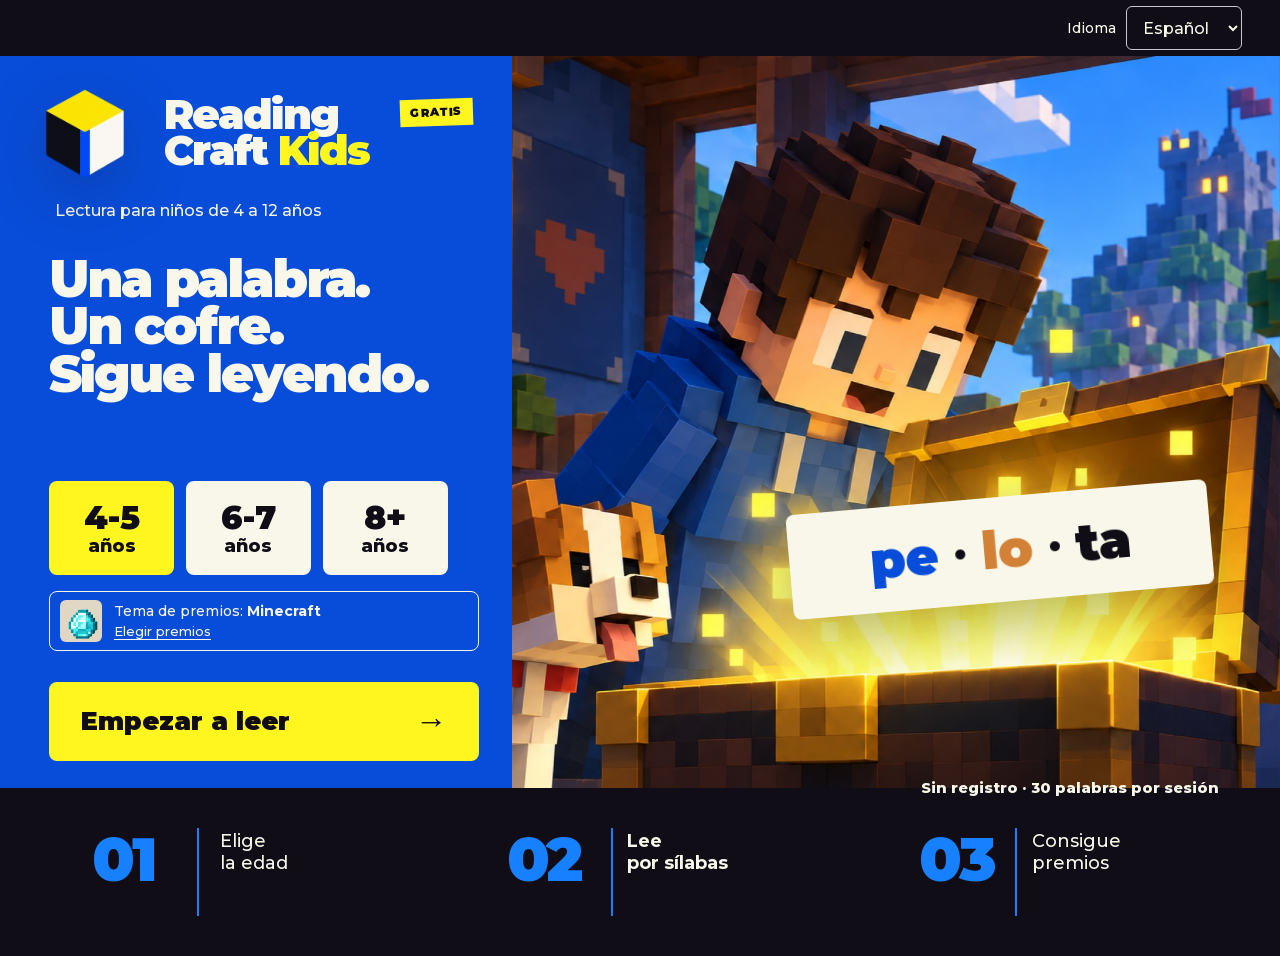
==== commit 4ad582ae: "Add six reward themes with thirty prizes each" ====
--- a/es/index.html
+++ b/es/index.html
@@ -1000,6 +1000,7 @@
   </style>
   <link rel="stylesheet" href="/styles.css">
   <link rel="stylesheet" href="/localization.css">
+  <link rel="stylesheet" href="/reward-themes.css">
 </head>
 <body>
   <nav class="language-bar" aria-label="Idioma">
@@ -1044,6 +1045,17 @@
                     <span class="level-detail">años</span>
                   </button>
                 </div>
+                <details class="reward-theme-picker" id="rewardThemePicker">
+    <summary><span class="theme-summary-sprite" id="themeSummarySprite" aria-hidden="true"></span><span>Tema de premios: <strong id="themeSelectedName">Minecraft</strong><small>Elegir premios</small></span></summary>
+    <fieldset id="themeOptions" disabled><legend>Elegir premios</legend><p class="theme-explainer">La misma práctica de lectura, con tus premios favoritos.</p><div class="theme-options">
+    <label class="theme-option"><input type="radio" name="rewardTheme" value="minecraft" checked><span class="theme-option-content"><span class="theme-preview-sprite theme-preview-minecraft" aria-hidden="true"></span><span>Minecraft</span></span></label>
+<label class="theme-option"><input type="radio" name="rewardTheme" value="dinosaurs"><span class="theme-option-content"><span class="theme-preview-sprite theme-preview-dinosaurs" aria-hidden="true"></span><span>Dinosaurios</span></span></label>
+<label class="theme-option"><input type="radio" name="rewardTheme" value="space"><span class="theme-option-content"><span class="theme-preview-sprite theme-preview-space" aria-hidden="true"></span><span>Espacio</span></span></label>
+<label class="theme-option"><input type="radio" name="rewardTheme" value="unicorns"><span class="theme-option-content"><span class="theme-preview-sprite theme-preview-unicorns" aria-hidden="true"></span><span>Unicornios</span></span></label>
+<label class="theme-option"><input type="radio" name="rewardTheme" value="fairies"><span class="theme-option-content"><span class="theme-preview-sprite theme-preview-fairies" aria-hidden="true"></span><span>Hadas</span></span></label>
+<label class="theme-option"><input type="radio" name="rewardTheme" value="garden"><span class="theme-option-content"><span class="theme-preview-sprite theme-preview-garden" aria-hidden="true"></span><span>Jardín de flores</span></span></label>
+    </div><p id="themePrizeNote" class="theme-explainer">Los 30 premios originales de Minecraft.</p></fieldset>
+  </details>
                 <button class="start-game" id="startButton" type="button" disabled>Empezar a leer <span aria-hidden="true">→</span></button>
               </div>
             </div>
@@ -1114,6 +1126,7 @@
     </section>
   </main>
 
+  <script src="/reward-themes.js"></script>
   <script>
     const METRIKA_ID = 112668334;
 
@@ -1217,7 +1230,7 @@
 
     function buildCards(difficulty) {
       const words = shuffle(wordBanks[difficulty]).slice(0, SESSION_WORD_COUNT);
-      const shuffledRewards = shuffle(rewards);
+      const shuffledRewards = window.RCKThemes ? window.RCKThemes.rewards(rewards,words.length) : shuffle(rewards);
       return words.map((parts, index) => ({ parts, reward: shuffledRewards[index] }));
     }
 
@@ -1228,6 +1241,8 @@
     }
 
     function applySprite(element, reward) {
+      if(window.RCKThemes?.applySprite(element,reward)) return;
+      element.style.backgroundSize="400% 400%";
       element.style.backgroundImage = `url("${atlasFiles[reward.atlas]}")`;
       element.style.backgroundPosition = spritePosition(reward.sprite);
     }
--- a/reward-themes.css
+++ b/reward-themes.css
@@ -0,0 +1,42 @@
+.reward-theme-picker { margin-top: 16px; color: var(--studio-paper); text-align: left; }
+.reward-theme-picker summary {
+  min-height: 58px; display: flex; gap: 12px; align-items: center;
+  padding: 8px 10px; border: 1px solid currentColor; border-radius: 8px;
+  cursor: pointer; font-size: 14px; line-height: 1.45;
+}
+.reward-theme-picker summary small { display: block; text-decoration: underline; text-underline-offset: 3px; font-size: 13px; }
+.reward-theme-picker summary:focus-visible { outline: 3px solid var(--studio-yellow); outline-offset: 3px; }
+.reward-theme-picker fieldset { min-width: 0; margin: 12px 0 0; padding: 0; border: 0; }
+.reward-theme-picker legend { font-size: 16px; font-weight: 700; padding: 0; }
+.theme-explainer { margin: 8px 0 12px; font-size: 13px; line-height: 1.5; font-weight: 500; }
+.theme-options { display: grid; grid-template-columns: repeat(3,minmax(0,1fr)); gap: 8px; }
+.theme-option { position: relative; min-width: 0; cursor: pointer; }
+.theme-option input { position: absolute; top: 8px; left: 8px; z-index: 1; width: 16px; height: 16px; accent-color: var(--studio-blue); }
+.theme-option-content {
+  display: flex; flex-direction: column; align-items: center; gap: 4px;
+  min-height: 122px; padding: 12px 6px 8px; border: 3px solid transparent; border-radius: 8px;
+  background: var(--studio-paper); color: var(--studio-ink);
+  font-size: 12px; font-weight: 700; line-height: 1.3; text-align: center;
+}
+.theme-option input:checked + .theme-option-content { border-color: var(--studio-yellow); background: #fffbc9; }
+.theme-option input:focus-visible + .theme-option-content { outline: 3px solid var(--studio-yellow); outline-offset: 3px; }
+.theme-preview-sprite, .theme-summary-sprite { display: block; flex: none; background-size: 600% 500%; background-position: 0 0; background-repeat: no-repeat; border-radius: 6px; }
+.theme-preview-sprite { width: 70px; height: 70px; }
+.theme-summary-sprite { width: 42px; height: 42px; }
+.theme-art-frame { position: relative; }
+.theme-art { position: absolute; left: 50%; top: 50%; transform: translate(-50%,-50%) scale(.9); background-repeat: no-repeat; }
+.theme-preview-minecraft { background-image: url('/assets/minecraft-prizes-atlas.png'); background-size: 400% 400%; }
+.theme-preview-dinosaurs { background-image: url('/assets/themes/dinosaurs.png'); }
+.theme-preview-space { background-image: url('/assets/themes/space.png'); }
+.theme-preview-unicorns { background-image: url('/assets/themes/unicorns.png'); }
+.theme-preview-fairies { background-image: url('/assets/themes/fairies.png'); }
+.theme-preview-garden { background-image: url('/assets/themes/garden.png'); }
+/* The expanded selector needs natural-height space above the existing footer strip. */
+.trainer:not(.is-playing) .welcome-demo { min-height: 90dvh; }
+.trainer:not(.is-playing) .welcome-scene { position: absolute; inset: 0; height: 100%; }
+@media (max-width:720px) {
+  .theme-option-content { min-height: 114px; }
+  .theme-preview-sprite { width: 64px; height: 64px; }
+  .trainer:not(.is-playing) .welcome-demo { min-height: 58dvh; }
+  .trainer:not(.is-playing) .welcome-scene { min-height: 58dvh; }
+}
